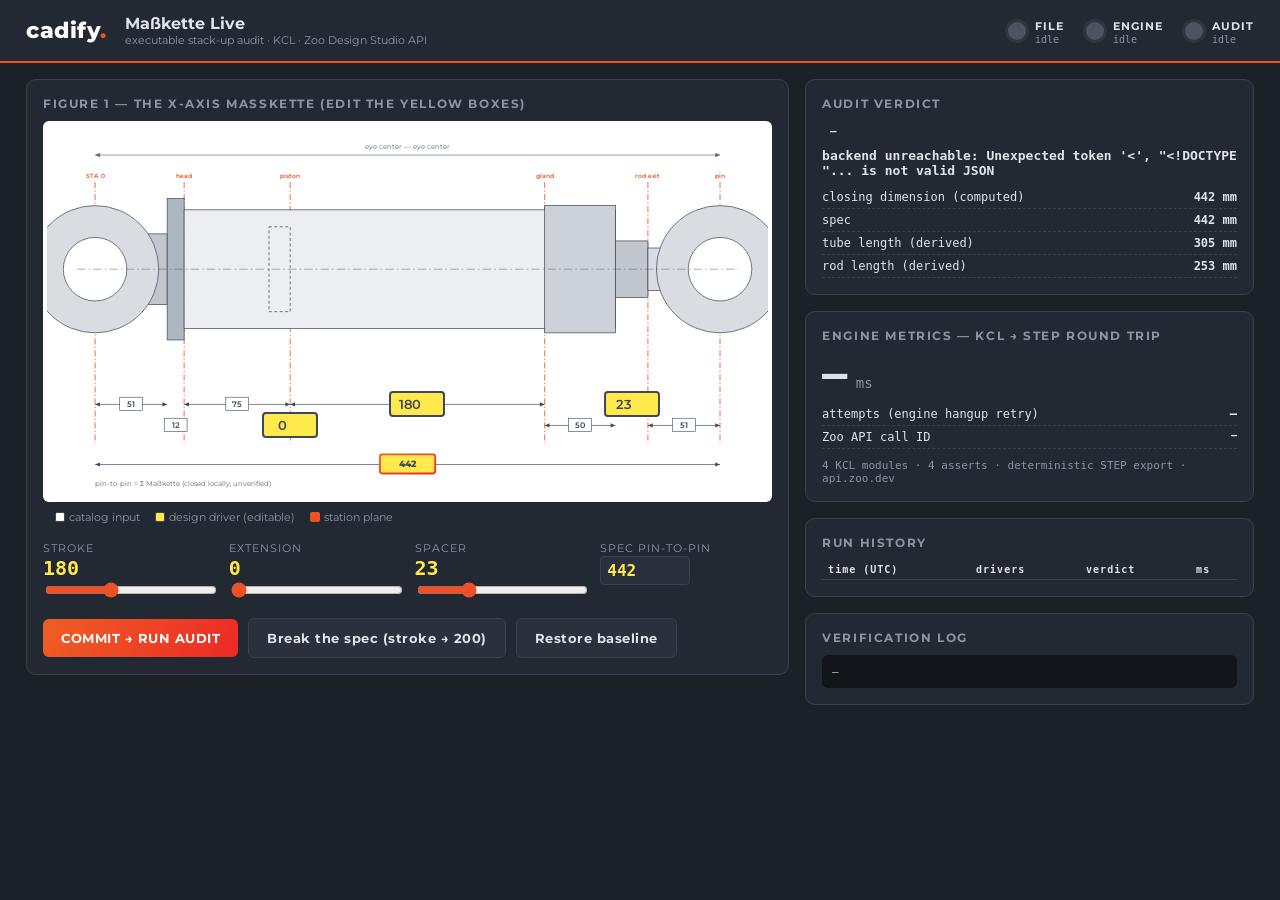
==== live/static/index.html @ 11055921 "Add Cadify Masskette Live: interactive audit demo on :8092 FastAPI + zoo CLI backend writes drivers " ====
<!doctype html>
<html lang="en">
<head>
<meta charset="utf-8">
<meta name="viewport" content="width=device-width, initial-scale=1">
<title>Cadify Maßkette Live</title>
<link rel="preconnect" href="https://fonts.googleapis.com">
<link href="https://fonts.googleapis.com/css2?family=Montserrat:wght@400;600;700;800&display=swap" rel="stylesheet">
<style>
  :root{
    --orange:#f05025; --grad-a:#ef5f24; --grad-b:#ec2926;
    --ink:#3E4958; --bg:#1c2127; --panel:#232932; --panel2:#2a313c;
    --line:#39414d; --txt:#dfe4ea; --dim:#8b95a3;
    --green:#2fd573; --red:#ff4d4d; --amber:#ffb300; --yellow:#ffe94d;
    --mono:ui-monospace,'Cascadia Code','JetBrains Mono',Consolas,monospace;
  }
  *{box-sizing:border-box}
  body{margin:0;background:var(--bg);color:var(--txt);
       font-family:Montserrat,'Segoe UI',Arial,sans-serif;font-size:14px}
  header{display:flex;align-items:center;gap:18px;padding:14px 26px;
         background:var(--panel);border-bottom:2px solid var(--orange)}
  .wordmark{font-weight:800;font-size:22px;color:#fff;letter-spacing:.5px}
  .wordmark span{color:var(--orange)}
  .apptitle{font-weight:700;font-size:16px;color:var(--txt)}
  .apptitle small{display:block;font-weight:400;font-size:11px;color:var(--dim)}
  .lamps{margin-left:auto;display:flex;gap:22px}
  .lamp{display:flex;align-items:center;gap:9px}
  .bulb{width:18px;height:18px;border-radius:50%;background:#4a5462;
        box-shadow:0 0 0 3px rgba(255,255,255,.06)}
  .bulb.ok{background:var(--green);box-shadow:0 0 10px 2px rgba(47,213,115,.55)}
  .bulb.fail{background:var(--red);box-shadow:0 0 10px 2px rgba(255,77,77,.55)}
  .bulb.run{background:var(--amber);box-shadow:0 0 10px 2px rgba(255,179,0,.55);
            animation:pulse 1s infinite alternate}
  @keyframes pulse{from{opacity:.45}to{opacity:1}}
  .lamp b{font-size:11px;letter-spacing:1px}
  .lamp small{display:block;font-size:10px;color:var(--dim);font-family:var(--mono)}
  main{display:grid;grid-template-columns:minmax(0,1.7fr) minmax(320px,1fr);
       gap:16px;padding:16px 26px;max-width:1500px;margin:0 auto}
  .card{background:var(--panel);border:1px solid var(--line);border-radius:10px;padding:16px}
  .card h2{margin:0 0 10px;font-size:12px;letter-spacing:1.6px;color:var(--dim);
           text-transform:uppercase}
  #figwrap{position:relative;background:#fff;border-radius:6px;padding:4px}
  #figwrap svg{display:block;width:100%;height:auto}
  .ovl{position:absolute;width:56px;height:26px;text-align:center;
       font:600 13px Montserrat,sans-serif;color:#3E4958;background:var(--yellow);
       border:2px solid #3E4958;border-radius:4px;outline:none;padding:0}
  .ovl:focus{border-color:var(--orange)}
  .legend{font-size:11px;color:var(--dim);margin-top:8px}
  .legend i{display:inline-block;width:10px;height:10px;border-radius:2px;
            margin:0 4px 0 12px;vertical-align:-1px}
  .controls{display:grid;grid-template-columns:repeat(4,1fr);gap:14px;margin-top:14px}
  .ctl label{font-size:11px;letter-spacing:1px;color:var(--dim);text-transform:uppercase}
  .ctl .val{font:700 20px var(--mono);color:var(--yellow)}
  .ctl input[type=range]{width:100%;accent-color:var(--orange)}
  .ctl input[type=number]{width:90px;background:var(--panel2);color:var(--yellow);
       border:1px solid var(--line);border-radius:4px;font:700 16px var(--mono);padding:4px 6px}
  .btnrow{display:flex;gap:10px;margin-top:16px;flex-wrap:wrap;align-items:center}
  button{font:700 13px Montserrat,sans-serif;letter-spacing:.5px;border:none;
         border-radius:6px;padding:11px 18px;cursor:pointer}
  .primary{background:linear-gradient(120deg,var(--grad-a),var(--grad-b));color:#fff}
  .primary:disabled{opacity:.45;cursor:wait}
  .ghost{background:var(--panel2);color:var(--txt);border:1px solid var(--line)}
  #unverified{font:600 11px var(--mono);color:var(--amber);display:none}
  .big{font:800 42px var(--mono);line-height:1}
  .big small{font-size:14px;color:var(--dim);font-weight:400}
  .kv{display:flex;justify-content:space-between;font:12px var(--mono);
      padding:4px 0;border-bottom:1px dashed var(--line)}
  .kv b{color:var(--txt)}
  .verdict{display:inline-block;font:700 11px var(--mono);padding:2px 8px;border-radius:10px}
  .vPASS{background:rgba(47,213,115,.15);color:var(--green)}
  .vFAIL{background:rgba(255,77,77,.15);color:var(--red)}
  .vERROR{background:rgba(255,179,0,.15);color:var(--amber)}
  table{width:100%;border-collapse:collapse;font:11px var(--mono)}
  td,th{padding:4px 6px;text-align:left;border-bottom:1px solid var(--line);color:var(--dim)}
  th{color:var(--txt);font-size:10px;letter-spacing:1px}
  #log{background:#12161b;border-radius:6px;padding:10px;font:11px var(--mono);
       color:#9fdc9f;white-space:pre-wrap;max-height:230px;overflow:auto}
  #msg{font:600 13px var(--mono);margin:8px 0}
  .facts{font:11px var(--mono);color:var(--dim);margin-top:10px}
</style>
</head>
<body>
<header>
  <div class="wordmark">cadify<span>.</span></div>
  <div class="apptitle">Maßkette Live
    <small>executable stack-up audit &middot; KCL &middot; Zoo Design Studio API</small></div>
  <div class="lamps">
    <div class="lamp"><div class="bulb" id="lampFile"></div>
      <div><b>FILE</b><small id="lampFileTxt">idle</small></div></div>
    <div class="lamp"><div class="bulb" id="lampEngine"></div>
      <div><b>ENGINE</b><small id="lampEngineTxt">idle</small></div></div>
    <div class="lamp"><div class="bulb" id="lampAudit"></div>
      <div><b>AUDIT</b><small id="lampAuditTxt">idle</small></div></div>
  </div>
</header>

<main>
  <section>
    <div class="card">
      <h2>Figure 1 — the X-axis Maßkette (edit the yellow boxes)</h2>
      <div id="figwrap"></div>
      <div class="legend">
        <i style="background:#fff;border:1px solid #3E4958"></i>catalog input
        <i style="background:#ffe94d;border:1px solid #3E4958"></i>design driver (editable)
        <i style="background:#f05025"></i>station plane
      </div>
      <div class="controls">
        <div class="ctl"><label>stroke</label><div class="val" id="vStroke"></div>
          <input type="range" id="sStroke" min="50" max="400" step="1"></div>
        <div class="ctl"><label>extension</label><div class="val" id="vExtension"></div>
          <input type="range" id="sExtension" min="0" max="400" step="1"></div>
        <div class="ctl"><label>spacer</label><div class="val" id="vSpacer"></div>
          <input type="range" id="sSpacer" min="0" max="80" step="1"></div>
        <div class="ctl"><label>spec pin-to-pin</label>
          <input type="number" id="nSpec" min="300" max="1000"></div>
      </div>
      <div class="btnrow">
        <button class="primary" id="btnCommit">COMMIT &rarr; RUN AUDIT</button>
        <button class="ghost" id="btnBreak">Break the spec (stroke &rarr; 200)</button>
        <button class="ghost" id="btnRestore">Restore baseline</button>
        <span id="unverified">&#9650; UNVERIFIED &mdash; local arithmetic only, commit to audit</span>
      </div>
    </div>
  </section>

  <section style="display:flex;flex-direction:column;gap:16px">
    <div class="card">
      <h2>Audit verdict</h2>
      <div><span class="verdict" id="verdict">&mdash;</span></div>
      <div id="msg">&mdash;</div>
      <div class="kv"><span>closing dimension (computed)</span><b id="kPin">&mdash;</b></div>
      <div class="kv"><span>spec</span><b id="kSpec">&mdash;</b></div>
      <div class="kv"><span>tube length (derived)</span><b id="kTube">&mdash;</b></div>
      <div class="kv"><span>rod length (derived)</span><b id="kRod">&mdash;</b></div>
    </div>
    <div class="card">
      <h2>Engine metrics — KCL &rarr; STEP round trip</h2>
      <div class="big" id="latency">&mdash;<small> ms</small></div>
      <div id="spark" style="margin:8px 0"></div>
      <div class="kv"><span>attempts (engine hangup retry)</span><b id="kAtt">&mdash;</b></div>
      <div class="kv"><span>Zoo API call ID</span><b id="kCall" style="font-size:10px">&mdash;</b></div>
      <div class="facts">4 KCL modules &middot; 4 asserts &middot; deterministic STEP export
        &middot; api.zoo.dev</div>
    </div>
    <div class="card">
      <h2>Run history</h2>
      <table><thead><tr><th>time (UTC)</th><th>drivers</th><th>verdict</th><th>ms</th></tr></thead>
      <tbody id="hist"></tbody></table>
    </div>
    <div class="card">
      <h2>Verification log</h2>
      <div id="log">&mdash;</div>
    </div>
  </section>
</main>

<script>
const CAT = {rodEyeFront:51, headCap:12, pistonZone:75, glandLength:50, rodEyeRear:51};
const $ = id => document.getElementById(id);
let state = {stroke:180, extension:0, spacer:23, spec:442};
let committed = null;   // last committed drivers, for UNVERIFIED badge
let running = false;

function chain(s){
  const stationHead = CAT.rodEyeFront + CAT.headCap;
  const stationPistonFace = stationHead + CAT.pistonZone + s.extension;
  const stationGland = stationPistonFace + s.stroke;
  const stationRodExit = stationGland + CAT.glandLength + s.spacer;
  const pinToPin = stationRodExit + CAT.rodEyeRear;
  return {stationHead, stationPistonFace, stationGland, stationRodExit, pinToPin,
          tubeLength: CAT.pistonZone + s.stroke + CAT.glandLength,
          rodLength: s.stroke + CAT.glandLength + s.spacer};
}

/* ---------- figure ---------- */
const VW = 1200, VH = 620, X0 = 80, X1 = 1120;
function renderFigure(){
  const c = chain(state);
  const sc = (X1 - X0) / c.pinToPin;
  const X = mm => X0 + mm * sc;
  const cy = 240;
  const ok = committed && sameDrivers(state, committed.drivers) &&
             committed.result === 'PASS';
  let g = '';
  const P = (v) => v.toFixed(1);

  // station planes (Cadify orange, dash-dot)
  const stations = [
    ['STA 0', 0], ['head', c.stationHead], ['piston', c.stationPistonFace],
    ['gland', c.stationGland], ['rod exit', c.stationRodExit], ['pin', c.pinToPin]];
  for (const [lbl, mm] of stations){
    g += `<line x1="${P(X(mm))}" y1="95" x2="${P(X(mm))}" y2="530"
          stroke="#f05025" stroke-width="1.4" stroke-dasharray="10 4 2 4"/>`;
    g += `<text x="${P(X(mm))}" y="88" font-size="10" text-anchor="middle"
          fill="#f05025" font-weight="600">${lbl}</text>`;
  }

  // geometry silhouette (neutral grays, ink outlines)
  const ink = '#3E4958';
  const rect = (a,b,hmm,fill) => {
    const h = hmm*sc;
    return `<rect x="${P(X(a))}" y="${P(cy-h/2)}" width="${P((b-a)*sc)}"
            height="${P(h)}" fill="${fill}" stroke="${ink}" stroke-width="1.2"/>`; };
  const eye = (mm) => {
    const r = 45*sc, rh = 22.5*sc;
    return `<circle cx="${P(X(mm))}" cy="${cy}" r="${P(r)}" fill="#d9dde2"
             stroke="${ink}" stroke-width="1.2"/>
            <circle cx="${P(X(mm))}" cy="${cy}" r="${P(rh)}" fill="#fff"
             stroke="${ink}" stroke-width="1.2"/>`; };
  g += rect(20, CAT.rodEyeFront, 50, '#c2c7ce');                       // neck
  g += rect(CAT.rodEyeFront, c.stationHead, 100, '#aeb6bf');           // endcap
  g += rect(c.stationHead, c.stationHead + c.tubeLength, 84, '#eceef1');// tube
  g += rect(c.stationGland, c.stationGland + CAT.glandLength, 90, '#cdd2d8'); // gland
  g += rect(c.stationGland + CAT.glandLength, c.stationRodExit, 40, '#c2c7ce'); // spacer
  g += rect(c.stationRodExit, c.pinToPin - 18, 30, '#d9dde2');         // rod neck
  // piston (dashed, inside tube)
  {
    const h = 60*sc;
    g += `<rect x="${P(X(c.stationPistonFace-15))}" y="${P(cy-h/2)}"
          width="${P(15*sc)}" height="${P(h)}" fill="none" stroke="${ink}"
          stroke-width="1.2" stroke-dasharray="5 4"/>`;
  }
  g += eye(0) + eye(c.pinToPin);
  g += `<line x1="${P(X0-30)}" y1="${cy}" x2="${P(X1+30)}" y2="${cy}"
        stroke="${ink}" stroke-width="0.7" stroke-dasharray="14 5 3 5"/>`;

  // chain rows
  const segs = [
    {a:0, b:CAT.rodEyeFront, t:'51'},
    {a:CAT.rodEyeFront, b:c.stationHead, t:'12'},
    {a:c.stationHead, b:c.stationHead+CAT.pistonZone, t:'75'},
    {a:c.stationHead+CAT.pistonZone, b:c.stationPistonFace, key:'extension'},
    {a:c.stationPistonFace, b:c.stationGland, key:'stroke'},
    {a:c.stationGland, b:c.stationGland+CAT.glandLength, t:'50'},
    {a:c.stationGland+CAT.glandLength, b:c.stationRodExit, key:'spacer'},
    {a:c.stationRodExit, b:c.pinToPin, t:'51'}];
  overlays.length = 0;
  segs.forEach((s2,i)=>{
    const y = i%2 ? 500 : 465;
    const xa = X(s2.a), xb = X(s2.b), mid = (xa+xb)/2;
    if (xb-xa > 6) g += arrow(xa, xb, y, ink);
    if (s2.key){ overlays.push({key:s2.key, x:mid, y:y}); }
    else {
      g += `<rect x="${P(mid-19)}" y="${y-12}" width="38" height="22" fill="#fff"
            stroke="${ink}" stroke-width="1"/>
            <text x="${P(mid)}" y="${y+4}" font-size="13" font-weight="600"
            text-anchor="middle" fill="${ink}">${s2.t}</text>`;
    }
  });

  // closing dimension (hero, gradient frame; red when spec broken)
  const drift = c.pinToPin !== state.spec;
  const midc = (X(0)+X(c.pinToPin))/2;
  g += arrow(X(0), X(c.pinToPin), 565, ink);
  g += `<rect x="${P(midc-46)}" y="548" width="92" height="32" rx="4"
        fill="#ffe94d" stroke="${drift ? '#ec2926' : 'url(#cgrad)'}"
        stroke-width="3"/>
        <text x="${P(midc)}" y="569" font-size="15" font-weight="800"
        text-anchor="middle" fill="${drift ? '#ec2926' : '#3E4958'}">${c.pinToPin}</text>`;
  if (drift) g += `<text x="${P(midc+56)}" y="569" font-size="12" font-weight="700"
        fill="#ec2926">&ne; spec ${state.spec}</text>`;
  g += `<text x="${P(X(0))}" y="600" font-size="11" fill="#5a6472">pin-to-pin =
        &Sigma; Ma&szlig;kette ${drift ? '(OPEN &mdash; audit will FAIL)'
        : (ok ? '(closed &amp; verified)' : '(closed locally, unverified)')}</text>`;

  // top dim
  g += arrow(X(0), X(c.pinToPin), 50, '#5a6472');
  g += `<text x="${P(midc)}" y="40" font-size="11" text-anchor="middle"
        fill="#5a6472">eye center &mdash; eye center</text>`;

  $('figwrap').innerHTML =
    `<svg viewBox="0 0 ${VW} ${VH}" xmlns="http://www.w3.org/2000/svg">
     <defs><linearGradient id="cgrad" x1="0" y1="0" x2="1" y2="1">
     <stop offset="0" stop-color="#ef5f24"/><stop offset="1" stop-color="#ec2926"/>
     </linearGradient></defs>${g}</svg>`;
  placeOverlays();
}
function arrow(xa, xb, y, col){
  return `<line x1="${xa.toFixed(1)}" y1="${y}" x2="${xb.toFixed(1)}" y2="${y}"
    stroke="${col}" stroke-width="1.1"/>
    <path d="M ${xa.toFixed(1)} ${y} l 8 -3.5 v 7 z" fill="${col}"/>
    <path d="M ${xb.toFixed(1)} ${y} l -8 -3.5 v 7 z" fill="${col}"/>`;
}

/* ---------- editable overlays on the figure ---------- */
const overlays = [];
const ovlEls = {};
for (const key of ['extension','stroke','spacer']){
  const el = document.createElement('input');
  el.type = 'number'; el.className = 'ovl'; el.id = 'ovl_' + key;
  el.addEventListener('change', () => {
    setDriver(key, parseInt(el.value || 0, 10));
  });
  ovlEls[key] = el;
}
function placeOverlays(){
  const wrap = $('figwrap');
  const w = wrap.clientWidth - 8, h = w * VH / VW;
  for (const o of overlays){
    const el = ovlEls[o.key];
    if (!el.isConnected) wrap.appendChild(el);
    el.style.left = (4 + o.x / VW * w - 28) + 'px';
    el.style.top  = (4 + o.y / VH * h - 13) + 'px';
    if (document.activeElement !== el) el.value = state[o.key];
  }
}
window.addEventListener('resize', placeOverlays);

/* ---------- controls ---------- */
function clamp(v, lo, hi){ return Math.max(lo, Math.min(hi, v)); }
function setDriver(key, val){
  const lim = {stroke:[50,400], extension:[0,400], spacer:[0,80], spec:[300,1000]}[key];
  state[key] = clamp(isNaN(val) ? lim[0] : val, lim[0], lim[1]);
  if (state.extension > state.stroke) state.extension = state.stroke;
  syncControls(); renderFigure(); updateBadge();
}
function syncControls(){
  $('sStroke').value = state.stroke;      $('vStroke').textContent = state.stroke;
  $('sExtension').value = state.extension;$('vExtension').textContent = state.extension;
  $('sExtension').max = state.stroke;
  $('sSpacer').value = state.spacer;      $('vSpacer').textContent = state.spacer;
  if (document.activeElement !== $('nSpec')) $('nSpec').value = state.spec;
  const c = chain(state);
  $('kPin').textContent = c.pinToPin + ' mm';
  $('kSpec').textContent = state.spec + ' mm';
  $('kTube').textContent = c.tubeLength + ' mm';
  $('kRod').textContent = c.rodLength + ' mm';
}
$('sStroke').addEventListener('input', e => setDriver('stroke', +e.target.value));
$('sExtension').addEventListener('input', e => setDriver('extension', +e.target.value));
$('sSpacer').addEventListener('input', e => setDriver('spacer', +e.target.value));
$('nSpec').addEventListener('change', e => setDriver('spec', +e.target.value));

function sameDrivers(a, b){
  return b && a.stroke===b.stroke && a.extension===b.extension &&
         a.spacer===b.spacer && a.spec===b.spec;
}
function updateBadge(){
  const dirty = !running && committed && !sameDrivers(state, committed.drivers);
  $('unverified').style.display = dirty ? 'inline' : 'none';
  if (dirty){ setLamp('Audit', '', 'stale'); }
}

/* ---------- lamps ---------- */
function setLamp(name, txt, cls){
  const b = $('lamp'+name), t = $('lamp'+name+'Txt');
  b.className = 'bulb' + (cls && cls!=='stale' ? ' '+cls : '');
  t.textContent = txt || (cls==='stale' ? 'stale' : 'idle');
}

/* ---------- commit / audit ---------- */
async function commit(){
  if (running) return;
  running = true;
  $('btnCommit').disabled = true;
  setLamp('File','writing…','run'); setLamp('Engine','queued','run');
  setLamp('Audit','waiting',''); $('unverified').style.display='none';
  $('msg').textContent = 'compiling via api.zoo.dev …';
  const t0 = performance.now();
  try {
    const rsp = await fetch('/api/commit', {method:'POST',
      headers:{'content-type':'application/json'}, body: JSON.stringify(state)});
    const rep = await rsp.json();
    if (!rsp.ok) throw new Error(rep.detail || 'request failed');
    applyReport(rep, Math.round(performance.now()-t0));
  } catch(err){
    setLamp('File','error','fail'); setLamp('Engine','?',''); setLamp('Audit','?','');
    $('msg').textContent = 'ERROR: ' + err.message;
  }
  running = false;
  $('btnCommit').disabled = false;
  updateBadge();
}
function applyReport(rep, e2e){
  committed = {drivers: rep.drivers, result: rep.result};
  setLamp('File','written','ok');
  setLamp('Engine', rep.engine==='ok' ? 'compiled' : 'error',
          rep.engine==='ok' ? 'ok' : 'fail');
  setLamp('Audit', rep.audit==='ok' ? 'asserts PASS' :
          rep.audit==='fail' ? 'assert FAILED' : '—',
          rep.audit==='ok' ? 'ok' : rep.audit==='fail' ? 'fail' : '');
  $('verdict').textContent = rep.result;
  $('verdict').className = 'verdict v'+rep.result;
  $('msg').textContent = rep.message;
  $('latency').innerHTML = rep.latency_ms + '<small> ms engine &middot; '
    + (e2e||'&mdash;') + ' ms end-to-end</small>';
  $('kAtt').textContent = rep.attempts.length + '  [' + rep.attempts.join(', ') + ' ms]';
  $('kCall').textContent = rep.call_id || 'n/a';
  $('log').textContent = rep.log || '—';
  loadHistory();
  renderFigure();
}

/* ---------- history & sparkline ---------- */
async function loadHistory(){
  const st = await (await fetch('/api/state')).json();
  const rows = (st.history || []).slice().reverse().slice(0, 10);
  $('hist').innerHTML = rows.map(r =>
    `<tr><td>${(r.time||'').replace('T',' ').replace('Z','')}</td>
     <td>${r.drivers.stroke}/${r.drivers.extension}/${r.drivers.spacer}&rarr;${r.drivers.spec}</td>
     <td><span class="verdict v${r.result}">${r.result}</span></td>
     <td>${r.latency_ms}</td></tr>`).join('');
  spark((st.history||[]).map(r => r.latency_ms));
  return st;
}
function spark(vals){
  if (!vals.length){ $('spark').innerHTML=''; return; }
  const w=280, h=40, max=Math.max(...vals, 1);
  const pts = vals.map((v,i)=>
    `${(i/(Math.max(vals.length-1,1))*w).toFixed(1)},${(h - v/max*(h-4)).toFixed(1)}`);
  $('spark').innerHTML = `<svg width="${w}" height="${h}">
    <polyline points="${pts.join(' ')}" fill="none" stroke="#f05025" stroke-width="2"/>
    <text x="${w-2}" y="10" font-size="9" fill="#8b95a3" text-anchor="end"
    font-family="monospace">max ${max} ms</text></svg>`;
}

/* ---------- demo buttons ---------- */
$('btnCommit').addEventListener('click', commit);
$('btnBreak').addEventListener('click', () => {
  setDriver('stroke', 200); commit();
});
$('btnRestore').addEventListener('click', () => {
  state = {stroke:180, extension:0, spacer:23, spec:442};
  syncControls(); renderFigure(); commit();
});

/* ---------- boot ---------- */
(async function(){
  try {
    const st = await loadHistory();
    state = {...st.drivers, spec: st.spec};
    if (st.last){
      applyReport(st.last, null);
    }
  } catch(e){ $('msg').textContent = 'backend unreachable: ' + e.message; }
  syncControls(); renderFigure(); updateBadge();
})();
</script>
</body>
</html>
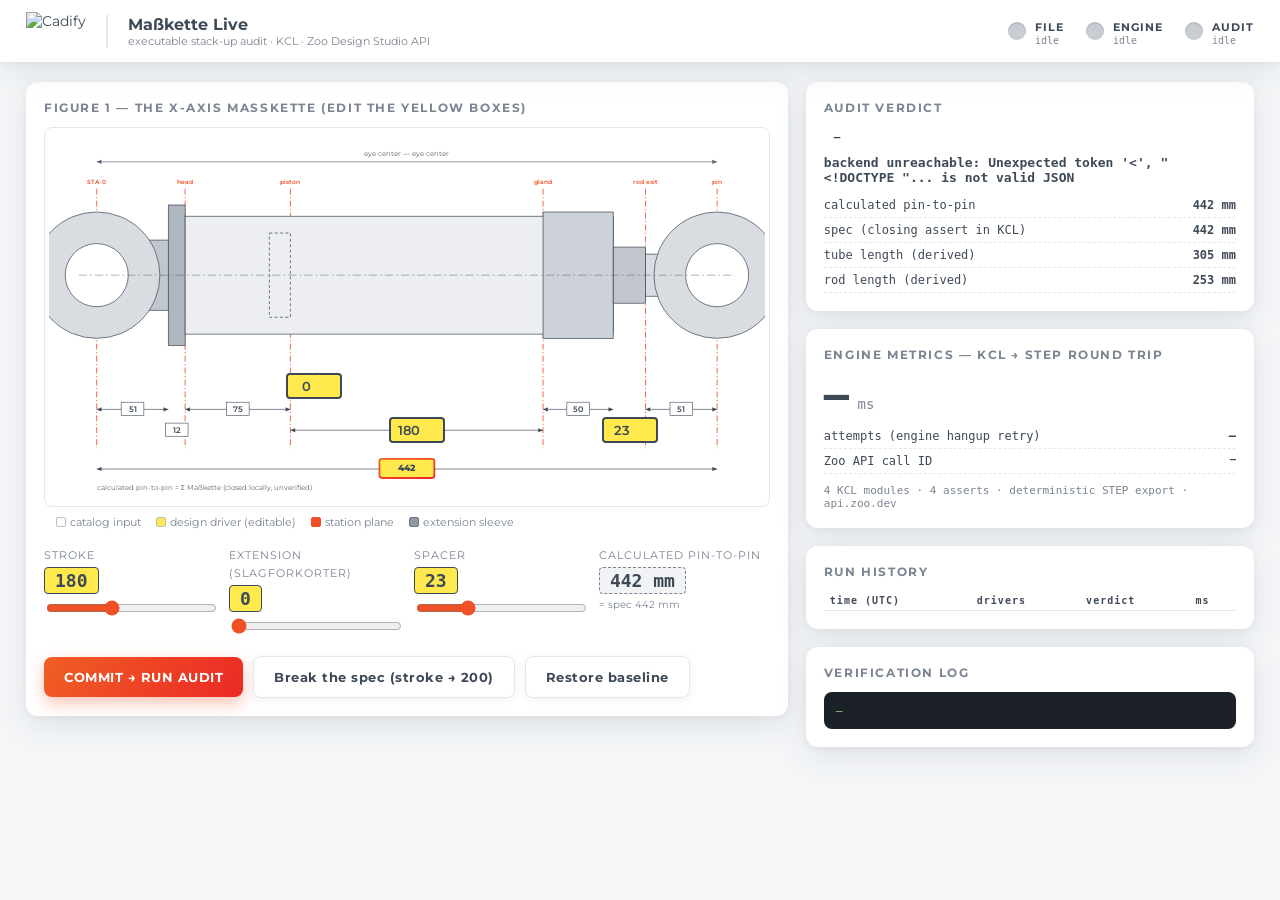
==== commit 3210ea1b: "Fix Masskette Live per review: fixed piston STA, extension sleeve, calculated pin-to-pin, light Cadi" ====
--- a/live/static/index.html
+++ b/live/static/index.html
@@ -9,37 +9,39 @@
 <style>
   :root{
     --orange:#f05025; --grad-a:#ef5f24; --grad-b:#ec2926;
-    --ink:#3E4958; --bg:#1c2127; --panel:#232932; --panel2:#2a313c;
-    --line:#39414d; --txt:#dfe4ea; --dim:#8b95a3;
-    --green:#2fd573; --red:#ff4d4d; --amber:#ffb300; --yellow:#ffe94d;
+    --ink:#3E4958; --bg:#f4f6f8; --panel:#ffffff; --panel2:#f1f3f6;
+    --line:#e3e7ec; --txt:#3E4958; --dim:#7b8492;
+    --green:#1fa856; --red:#e02424; --amber:#e79b00; --yellow:#ffe94d;
+    --shadow:0 10px 30px rgba(62,73,88,.10), 0 2px 6px rgba(62,73,88,.06);
     --mono:ui-monospace,'Cascadia Code','JetBrains Mono',Consolas,monospace;
   }
   *{box-sizing:border-box}
   body{margin:0;background:var(--bg);color:var(--txt);
        font-family:Montserrat,'Segoe UI',Arial,sans-serif;font-size:14px}
-  header{display:flex;align-items:center;gap:18px;padding:14px 26px;
-         background:var(--panel);border-bottom:2px solid var(--orange)}
-  .wordmark{font-weight:800;font-size:22px;color:#fff;letter-spacing:.5px}
-  .wordmark span{color:var(--orange)}
-  .apptitle{font-weight:700;font-size:16px;color:var(--txt)}
+  header{display:flex;align-items:center;gap:20px;padding:12px 26px;
+         background:var(--panel);box-shadow:var(--shadow);position:relative;z-index:2}
+  header img.logo{height:38px;display:block}
+  .apptitle{font-weight:700;font-size:16px;color:var(--ink);
+            border-left:2px solid var(--line);padding-left:20px}
   .apptitle small{display:block;font-weight:400;font-size:11px;color:var(--dim)}
   .lamps{margin-left:auto;display:flex;gap:22px}
   .lamp{display:flex;align-items:center;gap:9px}
-  .bulb{width:18px;height:18px;border-radius:50%;background:#4a5462;
-        box-shadow:0 0 0 3px rgba(255,255,255,.06)}
-  .bulb.ok{background:var(--green);box-shadow:0 0 10px 2px rgba(47,213,115,.55)}
-  .bulb.fail{background:var(--red);box-shadow:0 0 10px 2px rgba(255,77,77,.55)}
-  .bulb.run{background:var(--amber);box-shadow:0 0 10px 2px rgba(255,179,0,.55);
+  .bulb{width:18px;height:18px;border-radius:50%;background:#c8cdd4;
+        box-shadow:inset 0 1px 2px rgba(0,0,0,.15)}
+  .bulb.ok{background:var(--green);box-shadow:0 0 10px 2px rgba(31,168,86,.45)}
+  .bulb.fail{background:var(--red);box-shadow:0 0 10px 2px rgba(224,36,36,.45)}
+  .bulb.run{background:var(--amber);box-shadow:0 0 10px 2px rgba(231,155,0,.5);
             animation:pulse 1s infinite alternate}
   @keyframes pulse{from{opacity:.45}to{opacity:1}}
-  .lamp b{font-size:11px;letter-spacing:1px}
+  .lamp b{font-size:11px;letter-spacing:1px;color:var(--ink)}
   .lamp small{display:block;font-size:10px;color:var(--dim);font-family:var(--mono)}
   main{display:grid;grid-template-columns:minmax(0,1.7fr) minmax(320px,1fr);
-       gap:16px;padding:16px 26px;max-width:1500px;margin:0 auto}
-  .card{background:var(--panel);border:1px solid var(--line);border-radius:10px;padding:16px}
-  .card h2{margin:0 0 10px;font-size:12px;letter-spacing:1.6px;color:var(--dim);
+       gap:18px;padding:20px 26px;max-width:1500px;margin:0 auto}
+  .card{background:var(--panel);border-radius:12px;padding:18px;box-shadow:var(--shadow)}
+  .card h2{margin:0 0 12px;font-size:12px;letter-spacing:1.6px;color:var(--dim);
            text-transform:uppercase}
-  #figwrap{position:relative;background:#fff;border-radius:6px;padding:4px}
+  #figwrap{position:relative;background:#fff;border:1px solid var(--line);
+           border-radius:8px;padding:4px}
   #figwrap svg{display:block;width:100%;height:auto}
   .ovl{position:absolute;width:56px;height:26px;text-align:center;
        font:600 13px Montserrat,sans-serif;color:#3E4958;background:var(--yellow);
@@ -47,41 +49,47 @@
   .ovl:focus{border-color:var(--orange)}
   .legend{font-size:11px;color:var(--dim);margin-top:8px}
   .legend i{display:inline-block;width:10px;height:10px;border-radius:2px;
-            margin:0 4px 0 12px;vertical-align:-1px}
-  .controls{display:grid;grid-template-columns:repeat(4,1fr);gap:14px;margin-top:14px}
+            margin:0 4px 0 12px;vertical-align:-1px;border:1px solid #b9bfc7}
+  .controls{display:grid;grid-template-columns:repeat(4,1fr);gap:14px;margin-top:16px}
   .ctl label{font-size:11px;letter-spacing:1px;color:var(--dim);text-transform:uppercase}
-  .ctl .val{font:700 20px var(--mono);color:var(--yellow)}
+  .ctl .val{display:inline-block;font:700 18px var(--mono);color:var(--ink);
+            background:var(--yellow);border:1px solid var(--ink);border-radius:4px;
+            padding:2px 10px;margin:4px 0}
+  .ctl .calc{display:inline-block;font:700 18px var(--mono);color:var(--ink);
+             background:var(--panel2);border:1px dashed var(--dim);border-radius:4px;
+             padding:2px 10px;margin:4px 0}
+  .ctl .calc.drift{color:var(--red);border-color:var(--red)}
   .ctl input[type=range]{width:100%;accent-color:var(--orange)}
-  .ctl input[type=number]{width:90px;background:var(--panel2);color:var(--yellow);
-       border:1px solid var(--line);border-radius:4px;font:700 16px var(--mono);padding:4px 6px}
-  .btnrow{display:flex;gap:10px;margin-top:16px;flex-wrap:wrap;align-items:center}
+  .btnrow{display:flex;gap:10px;margin-top:18px;flex-wrap:wrap;align-items:center}
   button{font:700 13px Montserrat,sans-serif;letter-spacing:.5px;border:none;
-         border-radius:6px;padding:11px 18px;cursor:pointer}
-  .primary{background:linear-gradient(120deg,var(--grad-a),var(--grad-b));color:#fff}
+         border-radius:8px;padding:12px 20px;cursor:pointer}
+  .primary{background:linear-gradient(120deg,var(--grad-a),var(--grad-b));color:#fff;
+           box-shadow:0 6px 16px rgba(240,80,37,.35)}
   .primary:disabled{opacity:.45;cursor:wait}
-  .ghost{background:var(--panel2);color:var(--txt);border:1px solid var(--line)}
+  .ghost{background:#fff;color:var(--ink);border:1px solid var(--line);
+         box-shadow:0 2px 8px rgba(62,73,88,.08)}
   #unverified{font:600 11px var(--mono);color:var(--amber);display:none}
-  .big{font:800 42px var(--mono);line-height:1}
+  .big{font:800 42px var(--mono);line-height:1;color:var(--ink)}
   .big small{font-size:14px;color:var(--dim);font-weight:400}
   .kv{display:flex;justify-content:space-between;font:12px var(--mono);
-      padding:4px 0;border-bottom:1px dashed var(--line)}
-  .kv b{color:var(--txt)}
-  .verdict{display:inline-block;font:700 11px var(--mono);padding:2px 8px;border-radius:10px}
-  .vPASS{background:rgba(47,213,115,.15);color:var(--green)}
-  .vFAIL{background:rgba(255,77,77,.15);color:var(--red)}
-  .vERROR{background:rgba(255,179,0,.15);color:var(--amber)}
+      padding:5px 0;border-bottom:1px dashed var(--line)}
+  .kv b{color:var(--ink)}
+  .verdict{display:inline-block;font:700 11px var(--mono);padding:3px 10px;border-radius:10px}
+  .vPASS{background:rgba(31,168,86,.12);color:var(--green)}
+  .vFAIL{background:rgba(224,36,36,.10);color:var(--red)}
+  .vERROR{background:rgba(231,155,0,.12);color:var(--amber)}
   table{width:100%;border-collapse:collapse;font:11px var(--mono)}
   td,th{padding:4px 6px;text-align:left;border-bottom:1px solid var(--line);color:var(--dim)}
-  th{color:var(--txt);font-size:10px;letter-spacing:1px}
-  #log{background:#12161b;border-radius:6px;padding:10px;font:11px var(--mono);
+  th{color:var(--ink);font-size:10px;letter-spacing:1px}
+  #log{background:#1c2127;border-radius:8px;padding:12px;font:11px var(--mono);
        color:#9fdc9f;white-space:pre-wrap;max-height:230px;overflow:auto}
-  #msg{font:600 13px var(--mono);margin:8px 0}
+  #msg{font:600 13px var(--mono);margin:8px 0;color:var(--ink)}
   .facts{font:11px var(--mono);color:var(--dim);margin-top:10px}
 </style>
 </head>
 <body>
 <header>
-  <div class="wordmark">cadify<span>.</span></div>
+  <img class="logo" src="/cadify-logo.png" alt="Cadify">
   <div class="apptitle">Maßkette Live
     <small>executable stack-up audit &middot; KCL &middot; Zoo Design Studio API</small></div>
   <div class="lamps">
@@ -100,19 +108,21 @@
       <h2>Figure 1 — the X-axis Maßkette (edit the yellow boxes)</h2>
       <div id="figwrap"></div>
       <div class="legend">
-        <i style="background:#fff;border:1px solid #3E4958"></i>catalog input
-        <i style="background:#ffe94d;border:1px solid #3E4958"></i>design driver (editable)
-        <i style="background:#f05025"></i>station plane
+        <i style="background:#fff"></i>catalog input
+        <i style="background:#ffe94d"></i>design driver (editable)
+        <i style="background:#f05025;border-color:#f05025"></i>station plane
+        <i style="background:#8f99a6;border-color:#6d7683"></i>extension sleeve
       </div>
       <div class="controls">
-        <div class="ctl"><label>stroke</label><div class="val" id="vStroke"></div>
+        <div class="ctl"><label>stroke</label><br><span class="val" id="vStroke"></span>
           <input type="range" id="sStroke" min="50" max="400" step="1"></div>
-        <div class="ctl"><label>extension</label><div class="val" id="vExtension"></div>
+        <div class="ctl"><label>extension (slagforkorter)</label><br><span class="val" id="vExtension"></span>
           <input type="range" id="sExtension" min="0" max="400" step="1"></div>
-        <div class="ctl"><label>spacer</label><div class="val" id="vSpacer"></div>
+        <div class="ctl"><label>spacer</label><br><span class="val" id="vSpacer"></span>
           <input type="range" id="sSpacer" min="0" max="80" step="1"></div>
-        <div class="ctl"><label>spec pin-to-pin</label>
-          <input type="number" id="nSpec" min="300" max="1000"></div>
+        <div class="ctl"><label>calculated pin-to-pin</label><br>
+          <span class="calc" id="vPin"></span>
+          <div style="font-size:10px;color:var(--dim)" id="vPinNote"></div></div>
       </div>
       <div class="btnrow">
         <button class="primary" id="btnCommit">COMMIT &rarr; RUN AUDIT</button>
@@ -123,13 +133,13 @@
     </div>
   </section>
 
-  <section style="display:flex;flex-direction:column;gap:16px">
+  <section style="display:flex;flex-direction:column;gap:18px">
     <div class="card">
       <h2>Audit verdict</h2>
       <div><span class="verdict" id="verdict">&mdash;</span></div>
       <div id="msg">&mdash;</div>
-      <div class="kv"><span>closing dimension (computed)</span><b id="kPin">&mdash;</b></div>
-      <div class="kv"><span>spec</span><b id="kSpec">&mdash;</b></div>
+      <div class="kv"><span>calculated pin-to-pin</span><b id="kPin">&mdash;</b></div>
+      <div class="kv"><span>spec (closing assert in KCL)</span><b id="kSpec">&mdash;</b></div>
       <div class="kv"><span>tube length (derived)</span><b id="kTube">&mdash;</b></div>
       <div class="kv"><span>rod length (derived)</span><b id="kRod">&mdash;</b></div>
     </div>
@@ -156,18 +166,26 @@
 
 <script>
 const CAT = {rodEyeFront:51, headCap:12, pistonZone:75, glandLength:50, rodEyeRear:51};
+const LIM = {stroke:[50,400], extension:[0,400], spacer:[0,80]};
 const $ = id => document.getElementById(id);
-let state = {stroke:180, extension:0, spacer:23, spec:442};
-let committed = null;   // last committed drivers, for UNVERIFIED badge
+let state = {stroke:180, extension:0, spacer:23};
+let spec = 442;            // closing assert in KCL -- read-only here
+let committed = null;      // last committed drivers, for UNVERIFIED badge
 let running = false;
 
+// The piston sits at a FIXED station. The extension (slagforkorter) is a
+// sleeve in FRONT of the piston face: it subdivides the stroke zone and
+// reduces the effective stroke -- the closing chain does not change.
 function chain(s){
   const stationHead = CAT.rodEyeFront + CAT.headCap;
-  const stationPistonFace = stationHead + CAT.pistonZone + s.extension;
-  const stationGland = stationPistonFace + s.stroke;
+  const stationPiston = stationHead + CAT.pistonZone;
+  const stationExtension = stationPiston + s.extension; // sleeve end
+  const stationGland = stationPiston + s.stroke;
   const stationRodExit = stationGland + CAT.glandLength + s.spacer;
   const pinToPin = stationRodExit + CAT.rodEyeRear;
-  return {stationHead, stationPistonFace, stationGland, stationRodExit, pinToPin,
+  return {stationHead, stationPiston, stationExtension, stationGland,
+          stationRodExit, pinToPin,
+          effectiveStroke: s.stroke - s.extension,
           tubeLength: CAT.pistonZone + s.stroke + CAT.glandLength,
           rodLength: s.stroke + CAT.glandLength + s.spacer};
 }
@@ -184,10 +202,11 @@
   let g = '';
   const P = (v) => v.toFixed(1);
 
-  // station planes (Cadify orange, dash-dot)
+  // station planes (Cadify orange, dash-dot); extension STA only when > 0
   const stations = [
-    ['STA 0', 0], ['head', c.stationHead], ['piston', c.stationPistonFace],
+    ['STA 0', 0], ['head', c.stationHead], ['piston', c.stationPiston],
     ['gland', c.stationGland], ['rod exit', c.stationRodExit], ['pin', c.pinToPin]];
+  if (state.extension > 0) stations.splice(3, 0, ['extension', c.stationExtension]);
   for (const [lbl, mm] of stations){
     g += `<line x1="${P(X(mm))}" y1="95" x2="${P(X(mm))}" y2="530"
           stroke="#f05025" stroke-width="1.4" stroke-dasharray="10 4 2 4"/>`;
@@ -197,40 +216,44 @@
 
   // geometry silhouette (neutral grays, ink outlines)
   const ink = '#3E4958';
-  const rect = (a,b,hmm,fill) => {
+  const rect = (a,b,hmm,fill,dash) => {
     const h = hmm*sc;
     return `<rect x="${P(X(a))}" y="${P(cy-h/2)}" width="${P((b-a)*sc)}"
-            height="${P(h)}" fill="${fill}" stroke="${ink}" stroke-width="1.2"/>`; };
+            height="${P(h)}" fill="${fill}" stroke="${ink}" stroke-width="1.2"
+            ${dash ? 'stroke-dasharray="5 4"' : ''}/>`; };
   const eye = (mm) => {
     const r = 45*sc, rh = 22.5*sc;
     return `<circle cx="${P(X(mm))}" cy="${cy}" r="${P(r)}" fill="#d9dde2"
              stroke="${ink}" stroke-width="1.2"/>
             <circle cx="${P(X(mm))}" cy="${cy}" r="${P(rh)}" fill="#fff"
              stroke="${ink}" stroke-width="1.2"/>`; };
-  g += rect(20, CAT.rodEyeFront, 50, '#c2c7ce');                       // neck
-  g += rect(CAT.rodEyeFront, c.stationHead, 100, '#aeb6bf');           // endcap
-  g += rect(c.stationHead, c.stationHead + c.tubeLength, 84, '#eceef1');// tube
-  g += rect(c.stationGland, c.stationGland + CAT.glandLength, 90, '#cdd2d8'); // gland
-  g += rect(c.stationGland + CAT.glandLength, c.stationRodExit, 40, '#c2c7ce'); // spacer
-  g += rect(c.stationRodExit, c.pinToPin - 18, 30, '#d9dde2');         // rod neck
-  // piston (dashed, inside tube)
-  {
-    const h = 60*sc;
-    g += `<rect x="${P(X(c.stationPistonFace-15))}" y="${P(cy-h/2)}"
-          width="${P(15*sc)}" height="${P(h)}" fill="none" stroke="${ink}"
-          stroke-width="1.2" stroke-dasharray="5 4"/>`;
+  g += rect(20, CAT.rodEyeFront, 50, '#c2c7ce');                        // neck
+  g += rect(CAT.rodEyeFront, c.stationHead, 100, '#aeb6bf');            // endcap
+  // tube: from head station all the way to the END OF THE GLAND ZONE
+  g += rect(c.stationHead, c.stationHead + c.tubeLength, 84, '#eceef1');
+  g += rect(c.stationGland, c.stationGland + CAT.glandLength, 90, '#cdd2d8'); // gland colla
+  g += rect(c.stationGland + CAT.glandLength, c.stationRodExit, 40, '#c2c7ce'); // space
+  g += rect(c.stationRodExit, c.pinToPin - 18, 30, '#d9dde2');          // rod neck
+  // piston: FIXED at stationPiston (dashed, inside tube)
+  g += rect(c.stationPiston - 15, c.stationPiston, 60, 'none', true);
+  // extension sleeve (slagforkorter): in FRONT of the piston face
+  if (state.extension > 0){
+    g += rect(c.stationPiston, c.stationExtension, 46, '#8f99a6');
+    g += `<text x="${P((X(c.stationPiston)+X(c.stationExtension))/2)}"
+          y="${P(cy - 23*sc - 8)}" font-size="10" text-anchor="middle"
+          fill="#3E4958" font-weight="600">sleeve</text>`;
   }
   g += eye(0) + eye(c.pinToPin);
   g += `<line x1="${P(X0-30)}" y1="${cy}" x2="${P(X1+30)}" y2="${cy}"
         stroke="${ink}" stroke-width="0.7" stroke-dasharray="14 5 3 5"/>`;
 
-  // chain rows
+  // chain rows: the CLOSING chain is 51+12+75+stroke+50+spacer+51.
+  // The extension is NOT a chain link -- it subdivides the stroke zone.
   const segs = [
     {a:0, b:CAT.rodEyeFront, t:'51'},
     {a:CAT.rodEyeFront, b:c.stationHead, t:'12'},
-    {a:c.stationHead, b:c.stationHead+CAT.pistonZone, t:'75'},
-    {a:c.stationHead+CAT.pistonZone, b:c.stationPistonFace, key:'extension'},
-    {a:c.stationPistonFace, b:c.stationGland, key:'stroke'},
+    {a:c.stationHead, b:c.stationPiston, t:'75'},
+    {a:c.stationPiston, b:c.stationGland, key:'stroke'},
     {a:c.stationGland, b:c.stationGland+CAT.glandLength, t:'50'},
     {a:c.stationGland+CAT.glandLength, b:c.stationRodExit, key:'spacer'},
     {a:c.stationRodExit, b:c.pinToPin, t:'51'}];
@@ -248,8 +271,32 @@
     }
   });
 
-  // closing dimension (hero, gradient frame; red when spec broken)
-  const drift = c.pinToPin !== state.spec;
+  // extension row (above the chain): editable box; when > 0 it gets its
+  // own dimension against the extension STA plus the remaining
+  // effective stroke as a derived value.
+  const yExt = 425;
+  if (state.extension > 0){
+    const xa = X(c.stationPiston), xb = X(c.stationExtension);
+    if (xb-xa > 6) g += arrow(xa, xb, yExt, ink);
+    overlays.push({key:'extension', x:(xa+xb)/2, y:yExt});
+    const xg = X(c.stationGland), me = (xb+xg)/2;
+    g += arrow(xb, xg, yExt, '#7b8492');
+    g += `<rect x="${P(me-26)}" y="${yExt-12}" width="52" height="22"
+          fill="#f1f3f6" stroke="#7b8492" stroke-width="1" stroke-dasharray="4 3"/>
+          <text x="${P(me)}" y="${yExt+4}" font-size="12" font-weight="600"
+          text-anchor="middle" fill="#5a6472">${c.effectiveStroke}</text>
+          <text x="${P(me)}" y="${yExt-16}" font-size="9" text-anchor="middle"
+          fill="#7b8492">effective stroke</text>`;
+    g += `<text x="${P((xa+xb)/2)}" y="${yExt-16}" font-size="9"
+          text-anchor="middle" fill="#3E4958">extension</text>`;
+  } else {
+    overlays.push({key:'extension', x:X(c.stationPiston)+40, y:yExt});
+    g += `<text x="${P(X(c.stationPiston)+40)}" y="${yExt-16}" font-size="9"
+          text-anchor="middle" fill="#7b8492">extension (0 = none)</text>`;
+  }
+
+  // closing dimension: ALWAYS calculated, never typed (hero, gradient frame)
+  const drift = c.pinToPin !== spec;
   const midc = (X(0)+X(c.pinToPin))/2;
   g += arrow(X(0), X(c.pinToPin), 565, ink);
   g += `<rect x="${P(midc-46)}" y="548" width="92" height="32" rx="4"
@@ -258,9 +305,9 @@
         <text x="${P(midc)}" y="569" font-size="15" font-weight="800"
         text-anchor="middle" fill="${drift ? '#ec2926' : '#3E4958'}">${c.pinToPin}</text>`;
   if (drift) g += `<text x="${P(midc+56)}" y="569" font-size="12" font-weight="700"
-        fill="#ec2926">&ne; spec ${state.spec}</text>`;
-  g += `<text x="${P(X(0))}" y="600" font-size="11" fill="#5a6472">pin-to-pin =
-        &Sigma; Ma&szlig;kette ${drift ? '(OPEN &mdash; audit will FAIL)'
+        fill="#ec2926">&ne; spec ${spec}</text>`;
+  g += `<text x="${P(X(0))}" y="600" font-size="11" fill="#5a6472">calculated
+        pin-to-pin = &Sigma; Ma&szlig;kette ${drift ? '(OPEN &mdash; audit will FAIL)'
         : (ok ? '(closed &amp; verified)' : '(closed locally, unverified)')}</text>`;
 
   // top dim
@@ -309,31 +356,34 @@
 /* ---------- controls ---------- */
 function clamp(v, lo, hi){ return Math.max(lo, Math.min(hi, v)); }
 function setDriver(key, val){
-  const lim = {stroke:[50,400], extension:[0,400], spacer:[0,80], spec:[300,1000]}[key];
+  const lim = LIM[key];
   state[key] = clamp(isNaN(val) ? lim[0] : val, lim[0], lim[1]);
   if (state.extension > state.stroke) state.extension = state.stroke;
   syncControls(); renderFigure(); updateBadge();
 }
 function syncControls(){
   $('sStroke').value = state.stroke;      $('vStroke').textContent = state.stroke;
+  $('sExtension').max = state.stroke;
   $('sExtension').value = state.extension;$('vExtension').textContent = state.extension;
-  $('sExtension').max = state.stroke;
   $('sSpacer').value = state.spacer;      $('vSpacer').textContent = state.spacer;
-  if (document.activeElement !== $('nSpec')) $('nSpec').value = state.spec;
   const c = chain(state);
+  const drift = c.pinToPin !== spec;
+  $('vPin').textContent = c.pinToPin + ' mm';
+  $('vPin').className = 'calc' + (drift ? ' drift' : '');
+  $('vPinNote').textContent = drift
+    ? ('spec is ' + spec + ' mm — chain is OPEN') : ('= spec ' + spec + ' mm');
   $('kPin').textContent = c.pinToPin + ' mm';
-  $('kSpec').textContent = state.spec + ' mm';
+  $('kSpec').textContent = spec + ' mm';
   $('kTube').textContent = c.tubeLength + ' mm';
   $('kRod').textContent = c.rodLength + ' mm';
 }
 $('sStroke').addEventListener('input', e => setDriver('stroke', +e.target.value));
 $('sExtension').addEventListener('input', e => setDriver('extension', +e.target.value));
 $('sSpacer').addEventListener('input', e => setDriver('spacer', +e.target.value));
-$('nSpec').addEventListener('change', e => setDriver('spec', +e.target.value));
 
 function sameDrivers(a, b){
   return b && a.stroke===b.stroke && a.extension===b.extension &&
-         a.spacer===b.spacer && a.spec===b.spec;
+         a.spacer===b.spacer;
 }
 function updateBadge(){
   const dirty = !running && committed && !sameDrivers(state, committed.drivers);
@@ -397,7 +447,7 @@
   const rows = (st.history || []).slice().reverse().slice(0, 10);
   $('hist').innerHTML = rows.map(r =>
     `<tr><td>${(r.time||'').replace('T',' ').replace('Z','')}</td>
-     <td>${r.drivers.stroke}/${r.drivers.extension}/${r.drivers.spacer}&rarr;${r.drivers.spec}</td>
+     <td>${r.drivers.stroke}/${r.drivers.extension}/${r.drivers.spacer}</td>
      <td><span class="verdict v${r.result}">${r.result}</span></td>
      <td>${r.latency_ms}</td></tr>`).join('');
   spark((st.history||[]).map(r => r.latency_ms));
@@ -410,7 +460,7 @@
     `${(i/(Math.max(vals.length-1,1))*w).toFixed(1)},${(h - v/max*(h-4)).toFixed(1)}`);
   $('spark').innerHTML = `<svg width="${w}" height="${h}">
     <polyline points="${pts.join(' ')}" fill="none" stroke="#f05025" stroke-width="2"/>
-    <text x="${w-2}" y="10" font-size="9" fill="#8b95a3" text-anchor="end"
+    <text x="${w-2}" y="10" font-size="9" fill="#7b8492" text-anchor="end"
     font-family="monospace">max ${max} ms</text></svg>`;
 }
 
@@ -420,7 +470,7 @@
   setDriver('stroke', 200); commit();
 });
 $('btnRestore').addEventListener('click', () => {
-  state = {stroke:180, extension:0, spacer:23, spec:442};
+  state = {stroke:180, extension:0, spacer:23};
   syncControls(); renderFigure(); commit();
 });
 
@@ -428,7 +478,8 @@
 (async function(){
   try {
     const st = await loadHistory();
-    state = {...st.drivers, spec: st.spec};
+    state = {...st.drivers};
+    spec = st.spec;
     if (st.last){
       applyReport(st.last, null);
     }
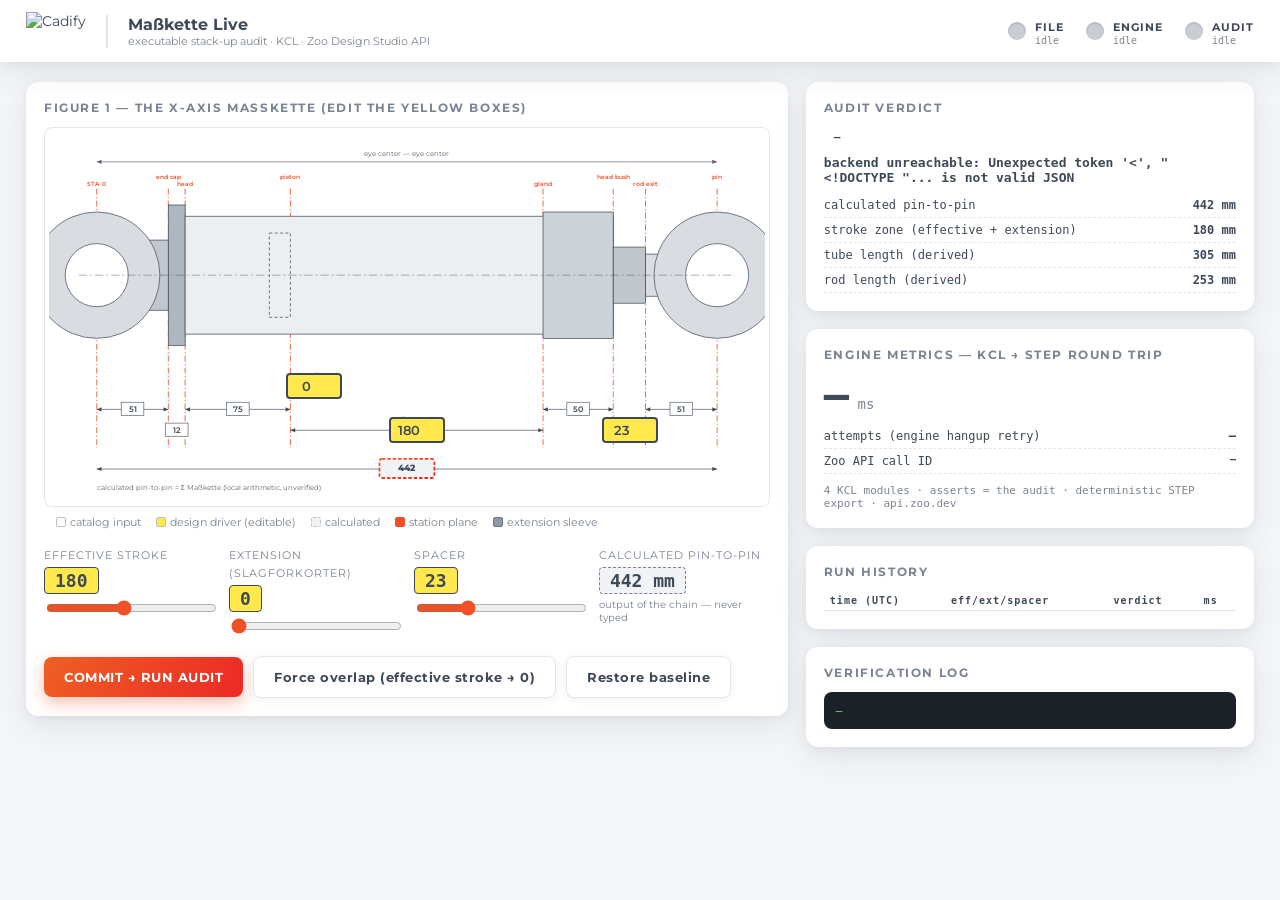
==== commit c156c279: "Rework drivers per review: effectiveStroke is the customer input, pin-to-pin is pure output - The cu" ====
--- a/live/static/index.html
+++ b/live/static/index.html
@@ -58,7 +58,7 @@
   .ctl .calc{display:inline-block;font:700 18px var(--mono);color:var(--ink);
              background:var(--panel2);border:1px dashed var(--dim);border-radius:4px;
              padding:2px 10px;margin:4px 0}
-  .ctl .calc.drift{color:var(--red);border-color:var(--red)}
+  .ctl .calc.bad{color:var(--red);border-color:var(--red)}
   .ctl input[type=range]{width:100%;accent-color:var(--orange)}
   .btnrow{display:flex;gap:10px;margin-top:18px;flex-wrap:wrap;align-items:center}
   button{font:700 13px Montserrat,sans-serif;letter-spacing:.5px;border:none;
@@ -110,12 +110,13 @@
       <div class="legend">
         <i style="background:#fff"></i>catalog input
         <i style="background:#ffe94d"></i>design driver (editable)
+        <i style="background:#f1f3f6;border-style:dashed"></i>calculated
         <i style="background:#f05025;border-color:#f05025"></i>station plane
         <i style="background:#8f99a6;border-color:#6d7683"></i>extension sleeve
       </div>
       <div class="controls">
-        <div class="ctl"><label>stroke</label><br><span class="val" id="vStroke"></span>
-          <input type="range" id="sStroke" min="50" max="400" step="1"></div>
+        <div class="ctl"><label>effective stroke</label><br><span class="val" id="vEff"></span>
+          <input type="range" id="sEff" min="0" max="400" step="1"></div>
         <div class="ctl"><label>extension (slagforkorter)</label><br><span class="val" id="vExtension"></span>
           <input type="range" id="sExtension" min="0" max="400" step="1"></div>
         <div class="ctl"><label>spacer</label><br><span class="val" id="vSpacer"></span>
@@ -126,7 +127,7 @@
       </div>
       <div class="btnrow">
         <button class="primary" id="btnCommit">COMMIT &rarr; RUN AUDIT</button>
-        <button class="ghost" id="btnBreak">Break the spec (stroke &rarr; 200)</button>
+        <button class="ghost" id="btnBreak">Force overlap (effective stroke &rarr; 0)</button>
         <button class="ghost" id="btnRestore">Restore baseline</button>
         <span id="unverified">&#9650; UNVERIFIED &mdash; local arithmetic only, commit to audit</span>
       </div>
@@ -139,7 +140,7 @@
       <div><span class="verdict" id="verdict">&mdash;</span></div>
       <div id="msg">&mdash;</div>
       <div class="kv"><span>calculated pin-to-pin</span><b id="kPin">&mdash;</b></div>
-      <div class="kv"><span>spec (closing assert in KCL)</span><b id="kSpec">&mdash;</b></div>
+      <div class="kv"><span>stroke zone (effective + extension)</span><b id="kStroke">&mdash;</b></div>
       <div class="kv"><span>tube length (derived)</span><b id="kTube">&mdash;</b></div>
       <div class="kv"><span>rod length (derived)</span><b id="kRod">&mdash;</b></div>
     </div>
@@ -149,12 +150,12 @@
       <div id="spark" style="margin:8px 0"></div>
       <div class="kv"><span>attempts (engine hangup retry)</span><b id="kAtt">&mdash;</b></div>
       <div class="kv"><span>Zoo API call ID</span><b id="kCall" style="font-size:10px">&mdash;</b></div>
-      <div class="facts">4 KCL modules &middot; 4 asserts &middot; deterministic STEP export
+      <div class="facts">4 KCL modules &middot; asserts = the audit &middot; deterministic STEP export
         &middot; api.zoo.dev</div>
     </div>
     <div class="card">
       <h2>Run history</h2>
-      <table><thead><tr><th>time (UTC)</th><th>drivers</th><th>verdict</th><th>ms</th></tr></thead>
+      <table><thead><tr><th>time (UTC)</th><th>eff/ext/spacer</th><th>verdict</th><th>ms</th></tr></thead>
       <tbody id="hist"></tbody></table>
     </div>
     <div class="card">
@@ -166,28 +167,30 @@
 
 <script>
 const CAT = {rodEyeFront:51, headCap:12, pistonZone:75, glandLength:50, rodEyeRear:51};
-const LIM = {stroke:[50,400], extension:[0,400], spacer:[0,80]};
+const LIM = {effectiveStroke:[0,400], extension:[0,400], spacer:[0,80]};
 const $ = id => document.getElementById(id);
-let state = {stroke:180, extension:0, spacer:23};
-let spec = 442;            // closing assert in KCL -- read-only here
+let state = {effectiveStroke:180, extension:0, spacer:23};
 let committed = null;      // last committed drivers, for UNVERIFIED badge
 let running = false;
 
-// The piston sits at a FIXED station. The extension (slagforkorter) is a
-// sleeve in FRONT of the piston face: it subdivides the stroke zone and
-// reduces the effective stroke -- the closing chain does not change.
+// The piston sits at a FIXED station. The customer picks the EFFECTIVE
+// stroke; the extension (slagforkorter) is a sleeve in front of the
+// piston face. The physical stroke zone = effective + extension.
+// pin-to-pin is always an OUTPUT of the chain.
 function chain(s){
-  const stationHead = CAT.rodEyeFront + CAT.headCap;
+  const stroke = s.effectiveStroke + s.extension;
+  const stationEndCap = CAT.rodEyeFront;
+  const stationHead = stationEndCap + CAT.headCap;
   const stationPiston = stationHead + CAT.pistonZone;
   const stationExtension = stationPiston + s.extension; // sleeve end
-  const stationGland = stationPiston + s.stroke;
-  const stationRodExit = stationGland + CAT.glandLength + s.spacer;
+  const stationGland = stationPiston + stroke;
+  const stationGlandEnd = stationGland + CAT.glandLength; // head bush end
+  const stationRodExit = stationGlandEnd + s.spacer;
   const pinToPin = stationRodExit + CAT.rodEyeRear;
-  return {stationHead, stationPiston, stationExtension, stationGland,
-          stationRodExit, pinToPin,
-          effectiveStroke: s.stroke - s.extension,
-          tubeLength: CAT.pistonZone + s.stroke + CAT.glandLength,
-          rodLength: s.stroke + CAT.glandLength + s.spacer};
+  return {stroke, stationEndCap, stationHead, stationPiston, stationExtension,
+          stationGland, stationGlandEnd, stationRodExit, pinToPin,
+          tubeLength: CAT.pistonZone + stroke + CAT.glandLength,
+          rodLength: stroke + CAT.glandLength + s.spacer};
 }
 
 /* ---------- figure ---------- */
@@ -202,17 +205,21 @@
   let g = '';
   const P = (v) => v.toFixed(1);
 
-  // station planes (Cadify orange, dash-dot); extension STA only when > 0
+  // station planes (Cadify orange, dash-dot); labels alternate rows to
+  // stay readable when planes sit close togethe
   const stations = [
-    ['STA 0', 0], ['head', c.stationHead], ['piston', c.stationPiston],
-    ['gland', c.stationGland], ['rod exit', c.stationRodExit], ['pin', c.pinToPin]];
-  if (state.extension > 0) stations.splice(3, 0, ['extension', c.stationExtension]);
-  for (const [lbl, mm] of stations){
+    ['STA 0', 0], ['end cap', c.stationEndCap], ['head', c.stationHead],
+    ['piston', c.stationPiston], ['gland', c.stationGland],
+    ['head bush', c.stationGlandEnd], ['rod exit', c.stationRodExit],
+    ['pin', c.pinToPin]];
+  if (state.extension > 0)
+    stations.splice(4, 0, ['extension', c.stationExtension]);
+  stations.forEach(([lbl, mm], i) => {
     g += `<line x1="${P(X(mm))}" y1="95" x2="${P(X(mm))}" y2="530"
           stroke="#f05025" stroke-width="1.4" stroke-dasharray="10 4 2 4"/>`;
-    g += `<text x="${P(X(mm))}" y="88" font-size="10" text-anchor="middle"
-          fill="#f05025" font-weight="600">${lbl}</text>`;
-  }
+    g += `<text x="${P(X(mm))}" y="${i%2 ? 78 : 90}" font-size="10"
+          text-anchor="middle" fill="#f05025" font-weight="600">${lbl}</text>`;
+  });
 
   // geometry silhouette (neutral grays, ink outlines)
   const ink = '#3E4958';
@@ -227,12 +234,12 @@
              stroke="${ink}" stroke-width="1.2"/>
             <circle cx="${P(X(mm))}" cy="${cy}" r="${P(rh)}" fill="#fff"
              stroke="${ink}" stroke-width="1.2"/>`; };
-  g += rect(20, CAT.rodEyeFront, 50, '#c2c7ce');                        // neck
-  g += rect(CAT.rodEyeFront, c.stationHead, 100, '#aeb6bf');            // endcap
-  // tube: from head station all the way to the END OF THE GLAND ZONE
+  g += rect(20, c.stationEndCap, 50, '#c2c7ce');                        // neck
+  g += rect(c.stationEndCap, c.stationHead, 100, '#aeb6bf');            // end cap
+  // tube: from head station all the way to the END OF THE HEAD BUSH
   g += rect(c.stationHead, c.stationHead + c.tubeLength, 84, '#eceef1');
-  g += rect(c.stationGland, c.stationGland + CAT.glandLength, 90, '#cdd2d8'); // gland colla
-  g += rect(c.stationGland + CAT.glandLength, c.stationRodExit, 40, '#c2c7ce'); // space
+  g += rect(c.stationGland, c.stationGlandEnd, 90, '#cdd2d8');          // head bush colla
+  g += rect(c.stationGlandEnd, c.stationRodExit, 40, '#c2c7ce');        // space
   g += rect(c.stationRodExit, c.pinToPin - 18, 30, '#d9dde2');          // rod neck
   // piston: FIXED at stationPiston (dashed, inside tube)
   g += rect(c.stationPiston - 15, c.stationPiston, 60, 'none', true);
@@ -247,68 +254,56 @@
   g += `<line x1="${P(X0-30)}" y1="${cy}" x2="${P(X1+30)}" y2="${cy}"
         stroke="${ink}" stroke-width="0.7" stroke-dasharray="14 5 3 5"/>`;
 
-  // chain rows: the CLOSING chain is 51+12+75+stroke+50+spacer+51.
-  // The extension is NOT a chain link -- it subdivides the stroke zone.
+  // chain rows. The stroke zone piston->gland is split into the two
+  // customer drivers: extension (sleeve) first, then effective stroke.
+  // Both are yellow editable boxes; there is no derived "stroke" box
+  // in the chain -- it is reported in the side panel instead.
   const segs = [
-    {a:0, b:CAT.rodEyeFront, t:'51'},
-    {a:CAT.rodEyeFront, b:c.stationHead, t:'12'},
+    {a:0, b:c.stationEndCap, t:'51'},
+    {a:c.stationEndCap, b:c.stationHead, t:'12'},
     {a:c.stationHead, b:c.stationPiston, t:'75'},
-    {a:c.stationPiston, b:c.stationGland, key:'stroke'},
-    {a:c.stationGland, b:c.stationGland+CAT.glandLength, t:'50'},
-    {a:c.stationGland+CAT.glandLength, b:c.stationRodExit, key:'spacer'},
+    {a:c.stationExtension, b:c.stationGland, key:'effectiveStroke',
+     lbl:'effective stroke'},
+    {a:c.stationGland, b:c.stationGlandEnd, t:'50'},
+    {a:c.stationGlandEnd, b:c.stationRodExit, key:'spacer'},
     {a:c.stationRodExit, b:c.pinToPin, t:'51'}];
+  if (state.extension > 0)
+    segs.splice(3, 0, {a:c.stationPiston, b:c.stationExtension,
+                       key:'extension', lbl:'extension'});
   overlays.length = 0;
   segs.forEach((s2,i)=>{
     const y = i%2 ? 500 : 465;
     const xa = X(s2.a), xb = X(s2.b), mid = (xa+xb)/2;
     if (xb-xa > 6) g += arrow(xa, xb, y, ink);
-    if (s2.key){ overlays.push({key:s2.key, x:mid, y:y}); }
-    else {
+    if (s2.key){
+      overlays.push({key:s2.key, x:mid, y:y});
+      if (s2.lbl) g += `<text x="${P(mid)}" y="${y-18}" font-size="9"
+            text-anchor="middle" fill="#7b8492">${s2.lbl}</text>`;
+    } else {
       g += `<rect x="${P(mid-19)}" y="${y-12}" width="38" height="22" fill="#fff"
             stroke="${ink}" stroke-width="1"/>
             <text x="${P(mid)}" y="${y+4}" font-size="13" font-weight="600"
             text-anchor="middle" fill="${ink}">${s2.t}</text>`;
     }
   });
-
-  // extension row (above the chain): editable box; when > 0 it gets its
-  // own dimension against the extension STA plus the remaining
-  // effective stroke as a derived value.
-  const yExt = 425;
-  if (state.extension > 0){
-    const xa = X(c.stationPiston), xb = X(c.stationExtension);
-    if (xb-xa > 6) g += arrow(xa, xb, yExt, ink);
-    overlays.push({key:'extension', x:(xa+xb)/2, y:yExt});
-    const xg = X(c.stationGland), me = (xb+xg)/2;
-    g += arrow(xb, xg, yExt, '#7b8492');
-    g += `<rect x="${P(me-26)}" y="${yExt-12}" width="52" height="22"
-          fill="#f1f3f6" stroke="#7b8492" stroke-width="1" stroke-dasharray="4 3"/>
-          <text x="${P(me)}" y="${yExt+4}" font-size="12" font-weight="600"
-          text-anchor="middle" fill="#5a6472">${c.effectiveStroke}</text>
-          <text x="${P(me)}" y="${yExt-16}" font-size="9" text-anchor="middle"
-          fill="#7b8492">effective stroke</text>`;
-    g += `<text x="${P((xa+xb)/2)}" y="${yExt-16}" font-size="9"
-          text-anchor="middle" fill="#3E4958">extension</text>`;
-  } else {
-    overlays.push({key:'extension', x:X(c.stationPiston)+40, y:yExt});
-    g += `<text x="${P(X(c.stationPiston)+40)}" y="${yExt-16}" font-size="9"
+  // extension driver still editable when 0 (parked above the piston STA)
+  if (state.extension === 0){
+    overlays.push({key:'extension', x:X(c.stationPiston)+40, y:425});
+    g += `<text x="${P(X(c.stationPiston)+40)}" y="${425-16}" font-size="9"
           text-anchor="middle" fill="#7b8492">extension (0 = none)</text>`;
   }
 
   // closing dimension: ALWAYS calculated, never typed (hero, gradient frame)
-  const drift = c.pinToPin !== spec;
   const midc = (X(0)+X(c.pinToPin))/2;
   g += arrow(X(0), X(c.pinToPin), 565, ink);
   g += `<rect x="${P(midc-46)}" y="548" width="92" height="32" rx="4"
-        fill="#ffe94d" stroke="${drift ? '#ec2926' : 'url(#cgrad)'}"
-        stroke-width="3"/>
+        fill="#f1f3f6" stroke="url(#cgrad)" stroke-width="3"
+        stroke-dasharray="${ok ? 'none' : '6 3'}"/>
         <text x="${P(midc)}" y="569" font-size="15" font-weight="800"
-        text-anchor="middle" fill="${drift ? '#ec2926' : '#3E4958'}">${c.pinToPin}</text>`;
-  if (drift) g += `<text x="${P(midc+56)}" y="569" font-size="12" font-weight="700"
-        fill="#ec2926">&ne; spec ${spec}</text>`;
+        text-anchor="middle" fill="#3E4958">${c.pinToPin}</text>`;
   g += `<text x="${P(X(0))}" y="600" font-size="11" fill="#5a6472">calculated
-        pin-to-pin = &Sigma; Ma&szlig;kette ${drift ? '(OPEN &mdash; audit will FAIL)'
-        : (ok ? '(closed &amp; verified)' : '(closed locally, unverified)')}</text>`;
+        pin-to-pin = &Sigma; Ma&szlig;kette ${ok ? '(audited &amp; verified)'
+        : '(local arithmetic, unverified)'}</text>`;
 
   // top dim
   g += arrow(X(0), X(c.pinToPin), 50, '#5a6472');
@@ -332,7 +327,7 @@
 /* ---------- editable overlays on the figure ---------- */
 const overlays = [];
 const ovlEls = {};
-for (const key of ['extension','stroke','spacer']){
+for (const key of ['extension','effectiveStroke','spacer']){
   const el = document.createElement('input');
   el.type = 'number'; el.className = 'ovl'; el.id = 'ovl_' + key;
   el.addEventListener('change', () => {
@@ -358,32 +353,34 @@
 function setDriver(key, val){
   const lim = LIM[key];
   state[key] = clamp(isNaN(val) ? lim[0] : val, lim[0], lim[1]);
-  if (state.extension > state.stroke) state.extension = state.stroke;
   syncControls(); renderFigure(); updateBadge();
 }
 function syncControls(){
-  $('sStroke').value = state.stroke;      $('vStroke').textContent = state.stroke;
-  $('sExtension').max = state.stroke;
-  $('sExtension').value = state.extension;$('vExtension').textContent = state.extension;
-  $('sSpacer').value = state.spacer;      $('vSpacer').textContent = state.spacer;
   const c = chain(state);
-  const drift = c.pinToPin !== spec;
+  $('sEff').value = state.effectiveStroke;
+  $('vEff').textContent = state.effectiveStroke;
+  $('sExtension').value = state.extension;
+  $('vExtension').textContent = state.extension;
+  $('sSpacer').value = state.spacer;
+  $('vSpacer').textContent = state.spacer;
+  const bad = state.effectiveStroke <= 0;
   $('vPin').textContent = c.pinToPin + ' mm';
-  $('vPin').className = 'calc' + (drift ? ' drift' : '');
-  $('vPinNote').textContent = drift
-    ? ('spec is ' + spec + ' mm — chain is OPEN') : ('= spec ' + spec + ' mm');
+  $('vPin').className = 'calc' + (bad ? ' bad' : '');
+  $('vPinNote').textContent = bad
+    ? 'segments overlap — audit will FAIL'
+    : 'output of the chain — never typed';
   $('kPin').textContent = c.pinToPin + ' mm';
-  $('kSpec').textContent = spec + ' mm';
+  $('kStroke').textContent = c.stroke + ' mm';
   $('kTube').textContent = c.tubeLength + ' mm';
   $('kRod').textContent = c.rodLength + ' mm';
 }
-$('sStroke').addEventListener('input', e => setDriver('stroke', +e.target.value));
+$('sEff').addEventListener('input', e => setDriver('effectiveStroke', +e.target.value));
 $('sExtension').addEventListener('input', e => setDriver('extension', +e.target.value));
 $('sSpacer').addEventListener('input', e => setDriver('spacer', +e.target.value));
 
 function sameDrivers(a, b){
-  return b && a.stroke===b.stroke && a.extension===b.extension &&
-         a.spacer===b.spacer;
+  return b && a.effectiveStroke===b.effectiveStroke &&
+         a.extension===b.extension && a.spacer===b.spacer;
 }
 function updateBadge(){
   const dirty = !running && committed && !sameDrivers(state, committed.drivers);
@@ -445,11 +442,13 @@
 async function loadHistory(){
   const st = await (await fetch('/api/state')).json();
   const rows = (st.history || []).slice().reverse().slice(0, 10);
-  $('hist').innerHTML = rows.map(r =>
-    `<tr><td>${(r.time||'').replace('T',' ').replace('Z','')}</td>
-     <td>${r.drivers.stroke}/${r.drivers.extension}/${r.drivers.spacer}</td>
+  $('hist').innerHTML = rows.map(r => {
+    const d = r.drivers;
+    const eff = d.effectiveStroke !== undefined ? d.effectiveStroke : d.stroke;
+    return `<tr><td>${(r.time||'').replace('T',' ').replace('Z','')}</td>
+     <td>${eff}/${d.extension}/${d.spacer}</td>
      <td><span class="verdict v${r.result}">${r.result}</span></td>
-     <td>${r.latency_ms}</td></tr>`).join('');
+     <td>${r.latency_ms}</td></tr>`; }).join('');
   spark((st.history||[]).map(r => r.latency_ms));
   return st;
 }
@@ -467,10 +466,10 @@
 /* ---------- demo buttons ---------- */
 $('btnCommit').addEventListener('click', commit);
 $('btnBreak').addEventListener('click', () => {
-  setDriver('stroke', 200); commit();
+  setDriver('effectiveStroke', 0); commit();
 });
 $('btnRestore').addEventListener('click', () => {
-  state = {stroke:180, extension:0, spacer:23};
+  state = {effectiveStroke:180, extension:0, spacer:23};
   syncControls(); renderFigure(); commit();
 });
 
@@ -479,7 +478,6 @@
   try {
     const st = await loadHistory();
     state = {...st.drivers};
-    spec = st.spec;
     if (st.last){
       applyReport(st.last, null);
     }
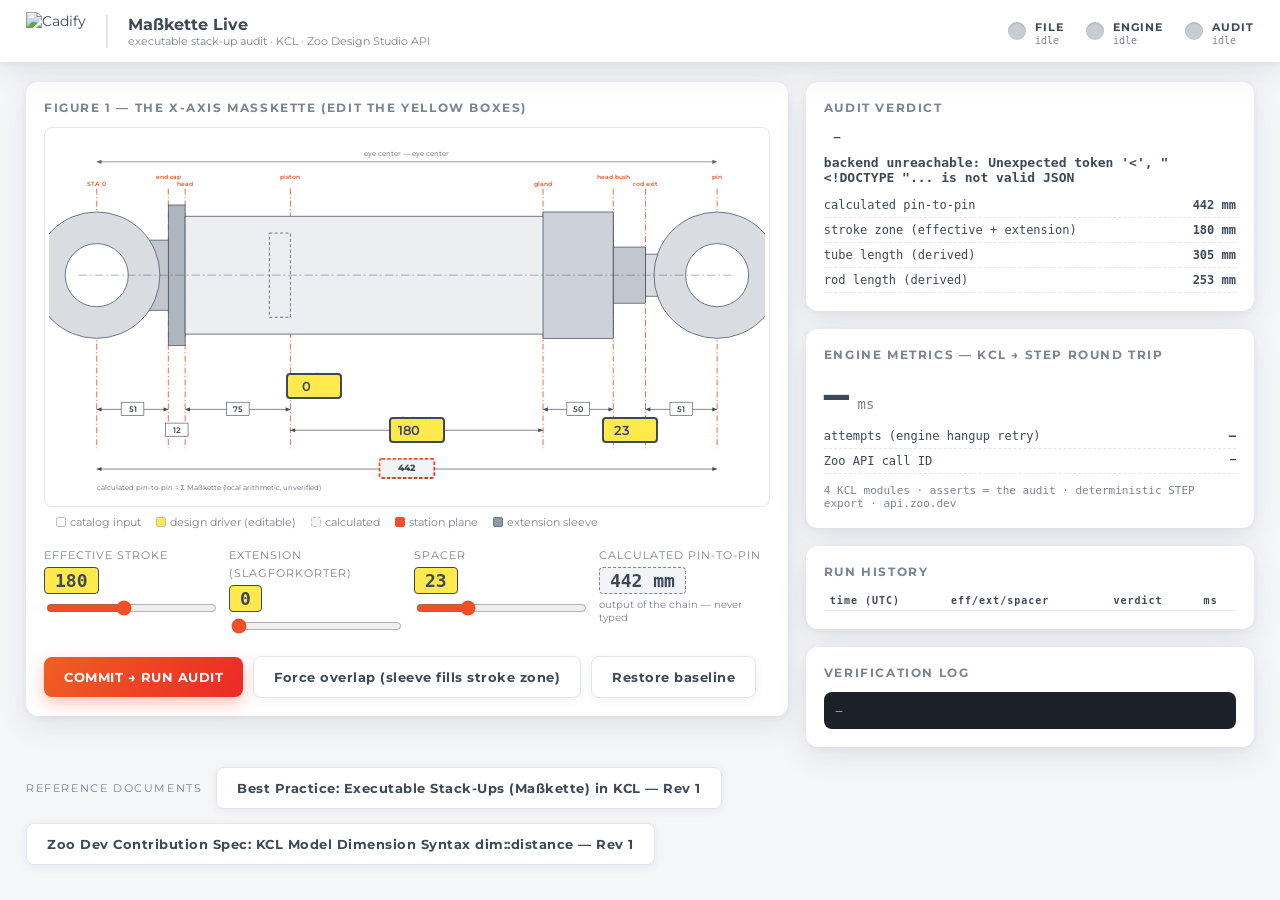
==== commit 3c7f138d: "Slagforkorter rebalances inside a fixed stroke zone; add Cadify-branded reference documents - Editin" ====
--- a/live/static/index.html
+++ b/live/static/index.html
@@ -127,7 +127,7 @@
       </div>
       <div class="btnrow">
         <button class="primary" id="btnCommit">COMMIT &rarr; RUN AUDIT</button>
-        <button class="ghost" id="btnBreak">Force overlap (effective stroke &rarr; 0)</button>
+        <button class="ghost" id="btnBreak">Force overlap (sleeve fills stroke zone)</button>
         <button class="ghost" id="btnRestore">Restore baseline</button>
         <span id="unverified">&#9650; UNVERIFIED &mdash; local arithmetic only, commit to audit</span>
       </div>
@@ -164,6 +164,18 @@
     </div>
   </section>
 </main>
+
+<footer style="max-width:1500px;margin:0 auto;padding:0 26px 30px;display:flex;
+               gap:14px;flex-wrap:wrap;align-items:center">
+  <span style="font-size:11px;letter-spacing:1.6px;color:var(--dim);
+               text-transform:uppercase">Reference documents</span>
+  <a href="/docs/best-practice.html" target="_blank" rel="noopener"
+     style="text-decoration:none"><button class="ghost">Best Practice:
+     Executable Stack-Ups (Ma&szlig;kette) in KCL &mdash; Rev 1</button></a>
+  <a href="/docs/dimension-syntax.html" target="_blank" rel="noopener"
+     style="text-decoration:none"><button class="ghost">Zoo Dev Contribution
+     Spec: KCL Model Dimension Syntax dim::distance &mdash; Rev 1</button></a>
+</footer>
 
 <script>
 const CAT = {rodEyeFront:51, headCap:12, pistonZone:75, glandLength:50, rodEyeRear:51};
@@ -352,13 +364,23 @@
 function clamp(v, lo, hi){ return Math.max(lo, Math.min(hi, v)); }
 function setDriver(key, val){
   const lim = LIM[key];
-  state[key] = clamp(isNaN(val) ? lim[0] : val, lim[0], lim[1]);
+  const v = clamp(isNaN(val) ? lim[0] : val, lim[0], lim[1]);
+  if (key === 'extension'){
+    // The slagforkorter SHORTENS the effective stroke inside a fixed
+    // physical stroke zone -- pin-to-pin must not move.
+    const total = state.effectiveStroke + state.extension;
+    state.extension = Math.min(v, total);
+    state.effectiveStroke = total - state.extension;
+  } else {
+    state[key] = v;
+  }
   syncControls(); renderFigure(); updateBadge();
 }
 function syncControls(){
   const c = chain(state);
   $('sEff').value = state.effectiveStroke;
   $('vEff').textContent = state.effectiveStroke;
+  $('sExtension').max = state.effectiveStroke + state.extension;
   $('sExtension').value = state.extension;
   $('vExtension').textContent = state.extension;
   $('sSpacer').value = state.spacer;
@@ -466,7 +488,8 @@
 /* ---------- demo buttons ---------- */
 $('btnCommit').addEventListener('click', commit);
 $('btnBreak').addEventListener('click', () => {
-  setDriver('effectiveStroke', 0); commit();
+  // sleeve fills the whole stroke zone -> effective stroke 0 -> overlap
+  setDriver('extension', state.effectiveStroke + state.extension); commit();
 });
 $('btnRestore').addEventListener('click', () => {
   state = {effectiveStroke:180, extension:0, spacer:23};
